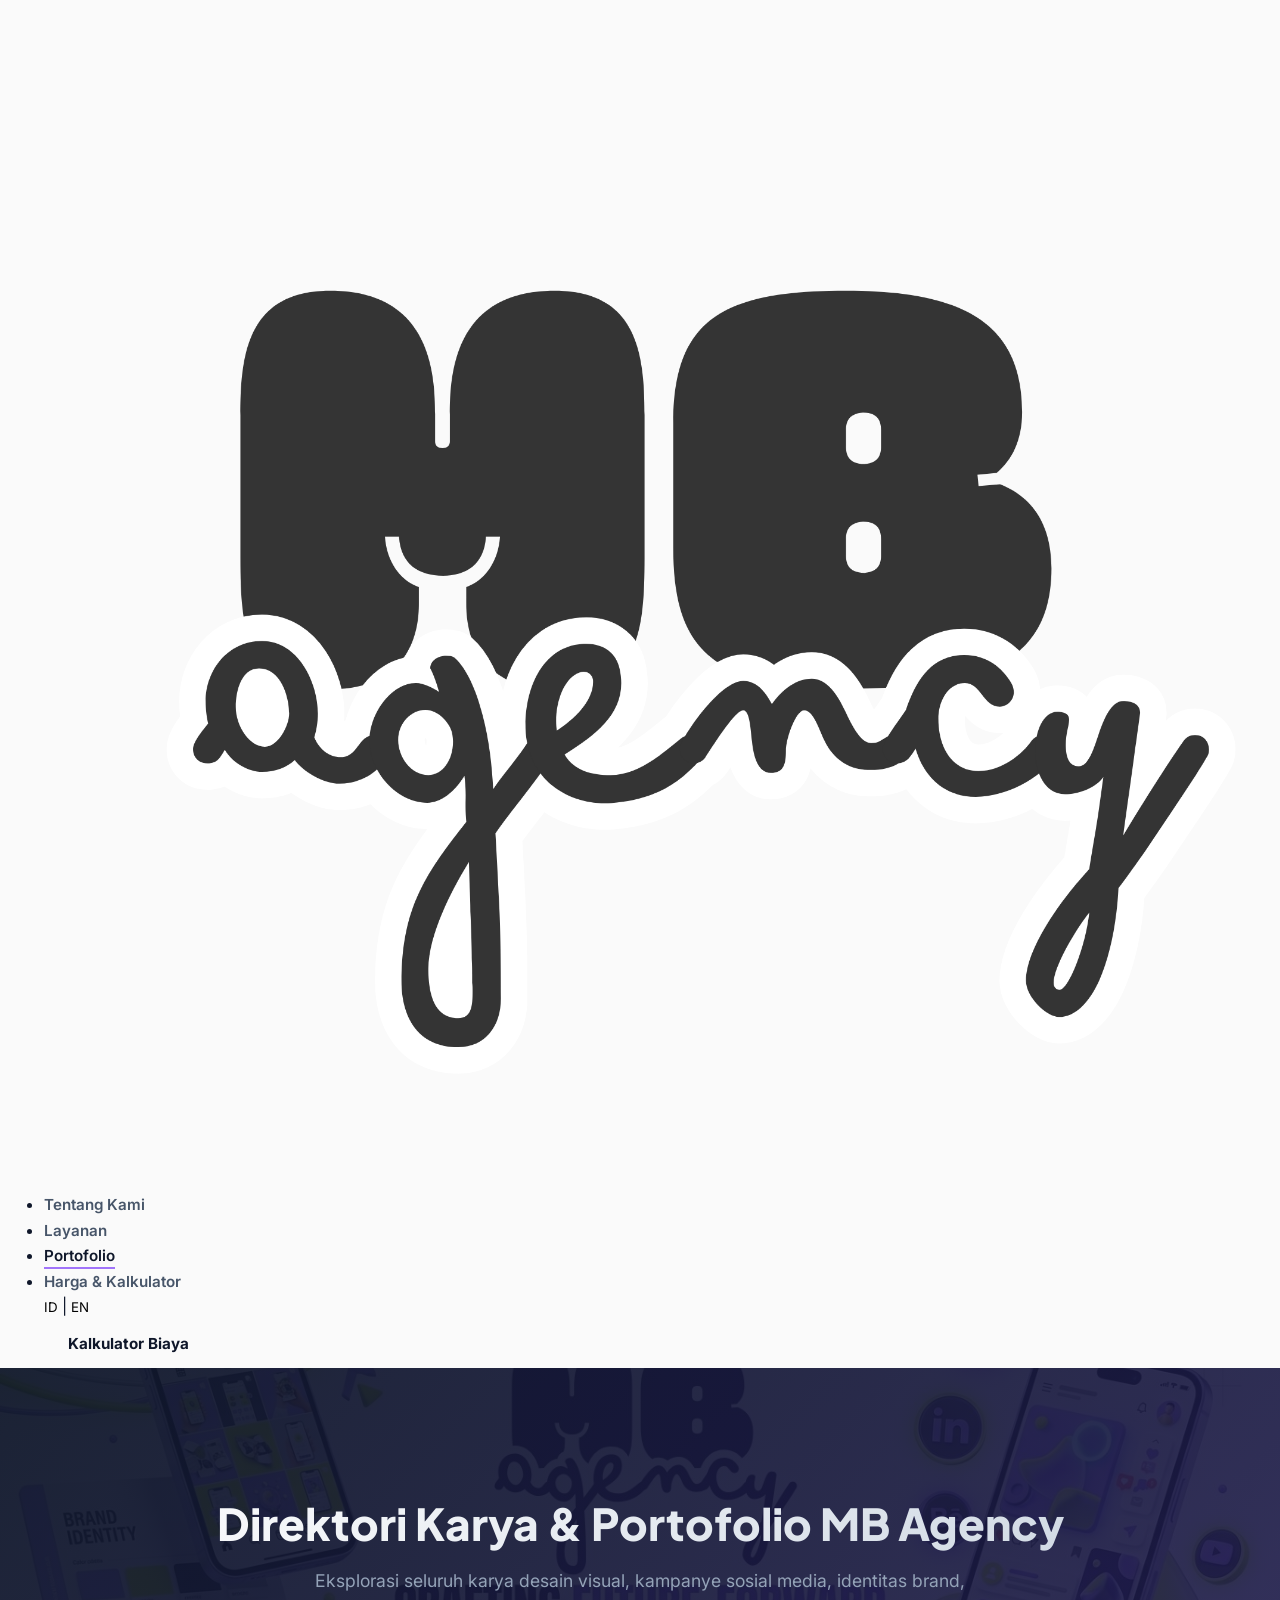
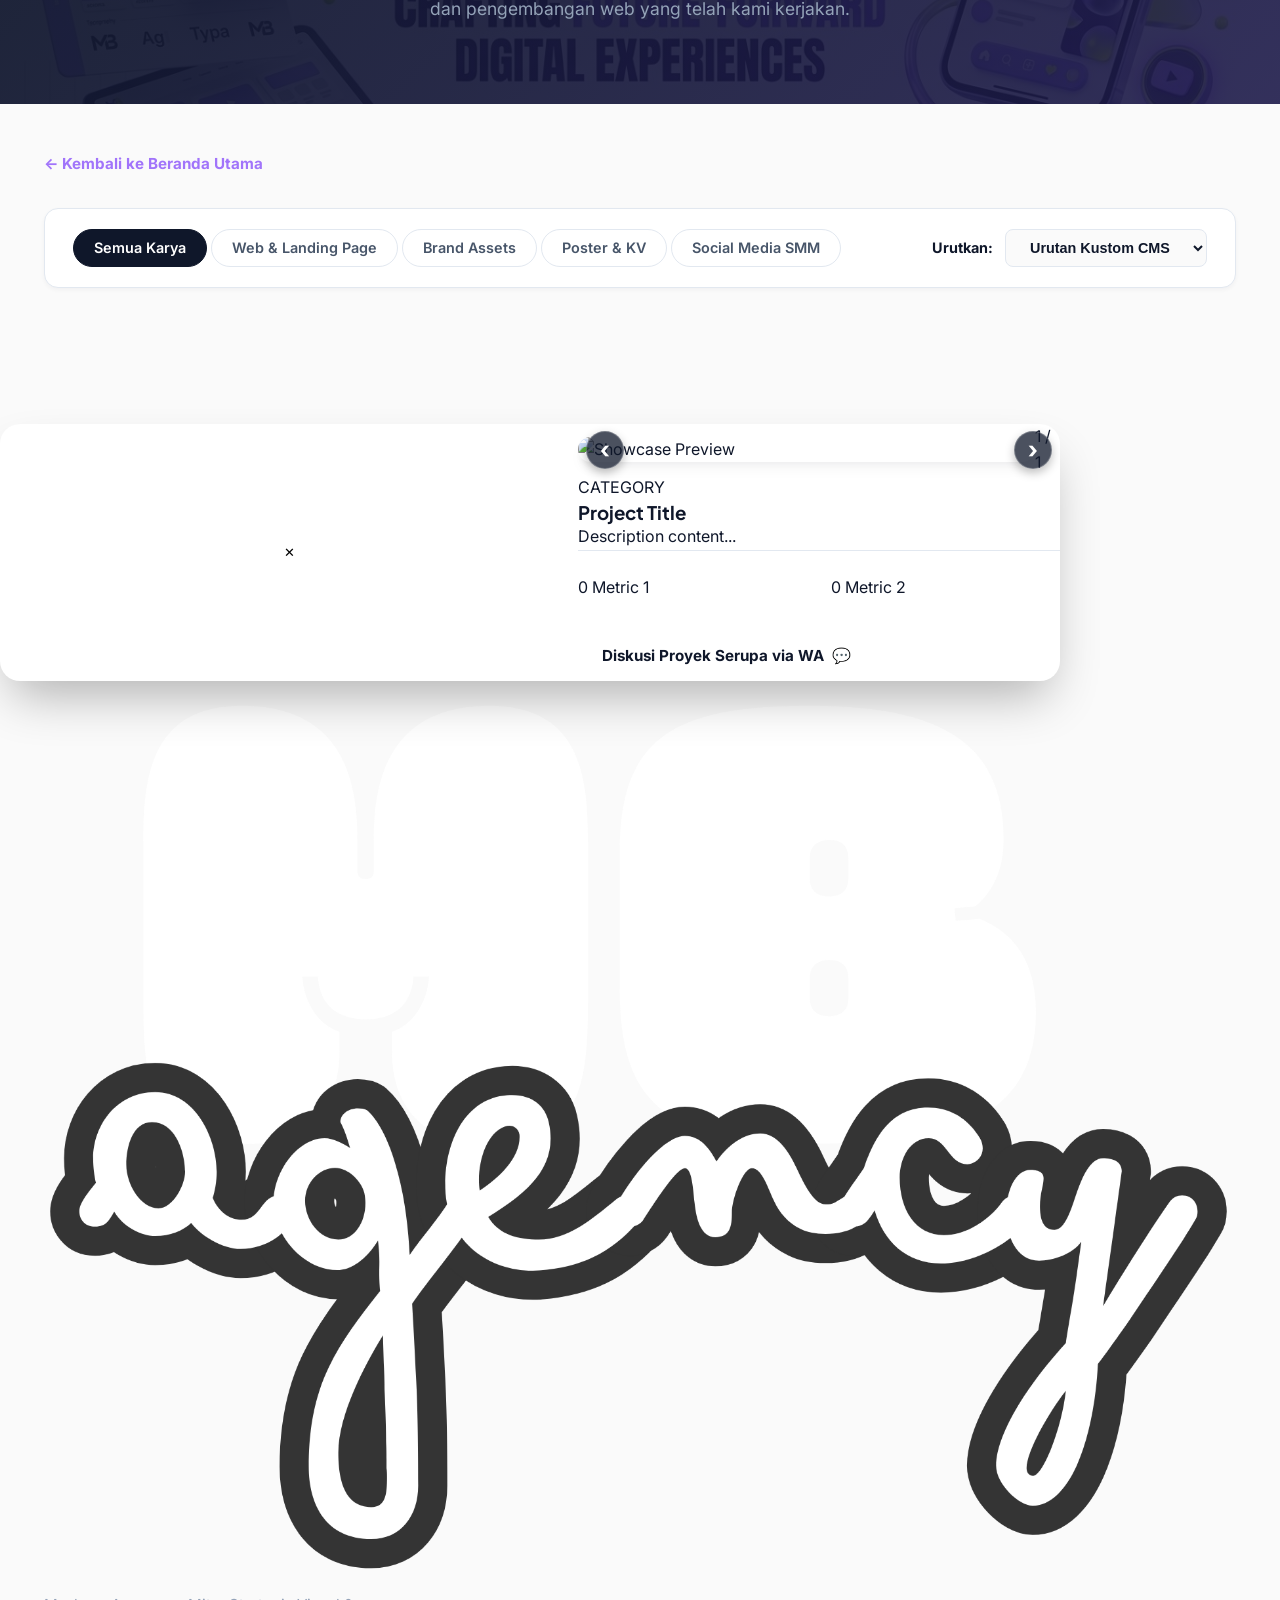
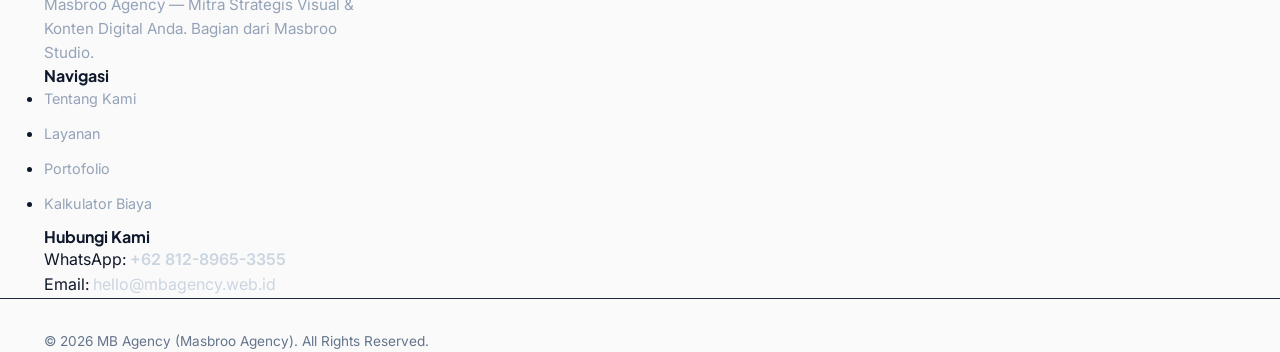
==== showcase.html @ 2e364354 "Restore user portfolios, configure native CMS Drag N Drop, set 9-item homepage showcase limit, and c" ====
<!DOCTYPE html>
<html lang="id">
<head>
  <meta charset="utf-8" />
  <meta name="viewport" content="width=device-width, initial-scale=1.0" />
  <title>Direktori Karya & Portofolio — MB Agency</title>
  <meta name="description" content="Eksplorasi seluruh karya portofolio MB Agency: Social Media Management, Brand Identity, Key Visual Poster, dan Web Development." />
  <link rel="icon" type="image/png" href="assets/images/favicon.png" />

  <!-- Google Fonts -->
  <link rel="preconnect" href="https://fonts.googleapis.com" />
  <link rel="preconnect" href="https://fonts.gstatic.com" crossorigin />
  <link href="https://fonts.googleapis.com/css2?family=Inter:wght@400;500;600;700;800&family=Plus+Jakarta+Sans:wght@500;600;700;800&display=swap" rel="stylesheet" />

  <!-- Custom Styling -->
  <link rel="stylesheet" href="styles.css" />
  <style>
    /* Showcase Directory Header & Controls */
    .directory-hero {
      padding: 8rem 0 3rem;
      background: linear-gradient(135deg, rgba(15, 23, 42, 0.95), rgba(30, 27, 75, 0.9)), url('assets/images/hero_banner.jpg') center/cover no-repeat;
      color: #ffffff;
      text-align: center;
    }
    .directory-hero h1 {
      font-size: 2.75rem;
      font-weight: 800;
      margin-bottom: 1rem;
      background: linear-gradient(135deg, #ffffff 0%, #cbd5e1 100%);
      -webkit-background-clip: text;
      -webkit-text-fill-color: transparent;
    }
    .directory-hero p {
      font-size: 1.1rem;
      color: #94a3b8;
      max-width: 680px;
      margin: 0 auto 2rem;
    }
    .directory-nav-bar {
      display: flex;
      justify-content: space-between;
      align-items: center;
      margin-bottom: 2rem;
    }
    .back-home-btn {
      display: inline-flex;
      align-items: center;
      gap: 0.5rem;
      color: var(--accent-purple);
      font-weight: 700;
      text-decoration: none;
      font-size: 0.95rem;
      transition: color 0.2s ease;
    }
    .back-home-btn:hover {
      color: #6d28d9;
    }
    .directory-controls {
      display: flex;
      flex-wrap: wrap;
      justify-content: space-between;
      align-items: center;
      gap: 1.5rem;
      margin-bottom: 2.5rem;
      background: var(--bg-surface);
      padding: 1.25rem 1.75rem;
      border-radius: var(--radius-md);
      box-shadow: var(--shadow-sm);
      border: 1px solid var(--border-light);
    }
    .sort-wrap {
      display: flex;
      align-items: center;
      gap: 0.75rem;
    }
    .sort-label {
      font-size: 0.9rem;
      font-weight: 700;
      color: var(--text-heading);
    }
    .sort-select {
      padding: 0.55rem 1.25rem;
      font-size: 0.9rem;
      font-weight: 600;
      border-radius: var(--radius-sm);
      border: 1.5px solid var(--border-light);
      background-color: var(--bg-main);
      color: var(--text-body);
      outline: none;
      cursor: pointer;
      transition: border-color 0.2s ease;
    }
    .sort-select:focus {
      border-color: var(--accent-purple);
    }
    .directory-grid-wrap {
      padding: 3rem 0 6rem;
    }
  </style>
</head>
<body>
  <!-- Header / Navigation -->
  <header class="header" id="header">
    <div class="container header-container">
      <a href="/" class="logo">
        <img src="assets/images/logo.png" alt="MB Agency Logo" class="logo-img" />
      </a>

      <!-- Desktop Nav -->
      <nav class="nav">
        <ul class="nav-list" id="navMenu">
          <li class="nav-item"><a href="/#about" class="nav-link" id="nav-about">Tentang Kami</a></li>
          <li class="nav-item"><a href="/#services" class="nav-link" id="nav-services">Layanan</a></li>
          <li class="nav-item"><a href="/showcase" class="nav-link active" id="nav-showcase">Portofolio</a></li>
          <li class="nav-item"><a href="/#pricing" class="nav-link" id="nav-pricing">Harga & Kalkulator</a></li>
        </ul>
      </nav>

      <!-- Language Switcher & Action -->
      <div class="header-actions">
        <div class="lang-switcher">
          <button class="lang-btn active" id="langID" data-lang="ID">ID</button>
          <span class="lang-divider">|</span>
          <button class="lang-btn" id="langEN" data-lang="EN">EN</button>
        </div>
        <a href="/#pricing" class="btn btn-primary nav-cta" id="navCta">Kalkulator Biaya</a>
        <button class="mobile-toggle" id="mobileToggle" aria-label="Toggle Menu">☰</button>
      </div>
    </div>
  </header>

  <!-- Showcase Directory Hero -->
  <section class="directory-hero">
    <div class="container">
      <h1 id="dirHeroTitle">Direktori Karya & Portofolio MB Agency</h1>
      <p id="dirHeroDesc">Eksplorasi seluruh karya desain visual, kampanye sosial media, identitas brand, dan pengembangan web yang telah kami kerjakan.</p>
    </div>
  </section>

  <!-- Main Directory Content -->
  <main class="directory-grid-wrap">
    <div class="container">
      <div class="directory-nav-bar">
        <a href="/" class="back-home-btn" id="backHomeLink">← Kembali ke Beranda Utama</a>
      </div>

      <!-- Controls: Filter Tabs + Sort Dropdown -->
      <div class="directory-controls">
        <div class="filter-tabs" id="directoryFilterTabs">
          <button class="filter-btn active" data-filter="all" id="tabAll">Semua Karya</button>
          <button class="filter-btn" data-filter="web" id="tabWeb">Web & Landing Page</button>
          <button class="filter-btn" data-filter="brand" id="tabBrand">Brand Assets</button>
          <button class="filter-btn" data-filter="poster" id="tabPoster">Poster & KV</button>
          <button class="filter-btn" data-filter="smm" id="tabSmm">Social Media SMM</button>
        </div>

        <div class="sort-wrap">
          <label for="sortSelect" class="sort-label" id="sortLabel">Urutkan:</label>
          <select id="sortSelect" class="sort-select">
            <option value="default" id="optDefault">Urutan Kustom CMS</option>
            <option value="newest" id="optNewest">Terbaru → Terlama</option>
            <option value="oldest" id="optOldest">Terlama → Terbaru</option>
            <option value="title" id="optTitle">Judul (A - Z)</option>
          </select>
        </div>
      </div>

      <!-- Full Portfolio Grid Container -->
      <div class="portfolio-grid" id="showcaseDirectoryGrid">
        <!-- Dynamically rendered via script.js -->
      </div>
    </div>
  </main>

  <!-- Showcase Detail Modal -->
  <div class="showcase-modal" id="showcaseModal">
    <div class="showcase-modal-overlay" id="showcaseOverlay"></div>
    <div class="showcase-modal-box">
      <button class="showcase-close" id="showcaseClose" aria-label="Close Modal">✕</button>

      <div class="showcase-modal-grid">
        <!-- Left: Image Slider -->
        <div class="showcase-img-container" id="showcaseImgWrap">
          <button class="carousel-nav-btn prev-btn" id="scPrevBtn" aria-label="Previous Image">‹</button>
          <img src="" alt="Showcase Preview" id="scMainImg" class="showcase-main-img" />
          <button class="carousel-nav-btn next-btn" id="scNextBtn" aria-label="Next Image">›</button>
          <div class="carousel-counter" id="scCounter">1 / 1</div>
        </div>

        <!-- Right: Project Meta Details -->
        <div class="showcase-details">
          <span class="showcase-tag" id="scCategoryTag">CATEGORY</span>
          <h3 class="showcase-modal-title" id="scTitle">Project Title</h3>
          
          <div class="showcase-description" id="scDescription">
            Description content...
          </div>

          <div class="showcase-metrics-grid">
            <div class="showcase-metric-card">
              <span class="metric-value" id="scMetric1Val">0</span>
              <span class="metric-label" id="scMetric1Lbl">Metric 1</span>
            </div>
            <div class="showcase-metric-card">
              <span class="metric-value" id="scMetric2Val">0</span>
              <span class="metric-label" id="scMetric2Lbl">Metric 2</span>
            </div>
          </div>

          <a href="#" target="_blank" rel="noopener noreferrer" class="btn btn-primary showcase-wa-btn" id="scWaBtn">
            <span id="scWaText">Diskusi Proyek Serupa via WA</span> 💬
          </a>
        </div>
      </div>
    </div>
  </div>

  <!-- Footer -->
  <footer class="footer">
    <div class="container footer-container">
      <div class="footer-brand">
        <a href="/" class="logo">
          <img src="assets/images/logo_white.png" alt="MB Agency Logo" class="logo-img" />
        </a>
        <p id="footer-tagline">Masbroo Agency — Mitra Strategis Visual & Konten Digital Anda. Bagian dari Masbroo Studio.</p>
      </div>

      <div class="footer-links">
        <h4 id="footer-nav-title">Navigasi</h4>
        <ul>
          <li><a href="/#about">Tentang Kami</a></li>
          <li><a href="/#services">Layanan</a></li>
          <li><a href="/showcase">Portofolio</a></li>
          <li><a href="/#pricing">Kalkulator Biaya</a></li>
        </ul>
      </div>

      <div class="footer-contact">
        <h4 id="footer-contact-title">Hubungi Kami</h4>
        <p>WhatsApp: <a href="https://wa.me/6281289653355" target="_blank" rel="noopener noreferrer" style="color: #cbd5e1; font-weight: 600;">+62 812-8965-3355</a></p>
        <p>Email: <a href="mailto:hello@mbagency.web.id" style="color: #cbd5e1;">hello@mbagency.web.id</a></p>
      </div>
    </div>

    <div class="footer-bottom">
      <div class="container">
        <p>© 2026 MB Agency (Masbroo Agency). All Rights Reserved.</p>
      </div>
    </div>
  </footer>

  <!-- Main Script -->
  <script src="script.js"></script>
</body>
</html>
---- styles.css ----
/* ==========================================================================
   MB AGENCY (MASBROO AGENCY) - STYLESHEET
   Clean Light Theme (#FAFAFA)
   Primary Accent: #C5FF00 (Masbroo Electric Lime)
   Secondary Accent: #A174FA (Soft Purple / Lavender)
   Dark Buttons: #0F172A (Deep Slate Charcoal)
   ========================================================================== */

:root {
  --bg-main: #FAFAFA;
  --bg-surface: #FFFFFF;
  --bg-surface-secondary: #F1F5F9;
  --bg-dark-card: #0d1321;
  
  --accent-lime: #C5FF00;
  --accent-lime-hover: #b0e600;
  --accent-purple: #A174FA;
  --accent-purple-light: #F3EDFF;
  --accent-purple-hover: #8b56f8;
  
  --text-dark: #0F172A;
  --text-muted: #475569;
  --text-subtle: #64748B;
  --text-light: #FFFFFF;
  
  --btn-dark-bg: #0F172A;
  --btn-dark-text: #FFFFFF;
  --btn-dark-hover: #1E293B;
  
  --border-light: #E2E8F0;
  --border-active: #CBD5E1;
  
  --font-heading: 'Plus Jakarta Sans', -apple-system, BlinkMacSystemFont, sans-serif;
  --font-body: 'Inter', -apple-system, BlinkMacSystemFont, sans-serif;
  
  --shadow-sm: 0 2px 4px rgba(15, 23, 42, 0.04);
  --shadow-md: 0 8px 16px -4px rgba(15, 23, 42, 0.06), 0 4px 6px -2px rgba(15, 23, 42, 0.03);
  --shadow-lg: 0 20px 25px -5px rgba(15, 23, 42, 0.08), 0 10px 10px -5px rgba(15, 23, 42, 0.04);
  --shadow-lime: 0 10px 25px -5px rgba(197, 255, 0, 0.4);
  
  --radius-sm: 8px;
  --radius-md: 14px;
  --radius-lg: 24px;
  --radius-full: 9999px;
  
  --transition-fast: 0.2s cubic-bezier(0.4, 0, 0.2, 1);
  --transition-normal: 0.3s cubic-bezier(0.4, 0, 0.2, 1);
}

*, *::before, *::after {
  box-sizing: border-box;
  margin: 0;
  padding: 0;
}

html {
  scroll-behavior: smooth;
  font-size: 16px;
}

body {
  font-family: var(--font-body);
  background-color: var(--bg-main);
  color: var(--text-dark);
  line-height: 1.6;
  overflow-x: hidden;
  -webkit-font-smoothing: antialiased;
}

h1, h2, h3, h4, h5, h6 {
  font-family: var(--font-heading);
  font-weight: 700;
  color: var(--text-dark);
  line-height: 1.25;
}

a {
  color: inherit;
  text-decoration: none;
  transition: color var(--transition-fast);
}

img {
  max-width: 100%;
  height: auto;
  display: block;
}

button {
  cursor: pointer;
  border: none;
  background: none;
  font-family: inherit;
}

.container {
  width: 100%;
  max-width: 1240px;
  margin: 0 auto;
  padding: 0 1.5rem;
}

.section {
  padding: 5rem 0;
}

@media (max-width: 768px) {
  .section {
    padding: 3.5rem 0;
  }
}

.text-center { text-align: center; }
.purple-highlight { color: var(--accent-purple); }
.lime-highlight { background-color: var(--accent-lime); padding: 0 0.3rem; border-radius: 4px; color: var(--text-dark); }

/* --- Navigation Header --- */
.site-header {
  position: sticky;
  top: 0;
  z-index: 100;
  background-color: rgba(250, 250, 250, 0.96);
  backdrop-filter: blur(12px);
  border-bottom: 1px solid var(--border-light);
  padding: 0.6rem 0;
}

.nav-wrapper {
  display: flex;
  align-items: center;
  justify-content: space-between;
}

.brand-logo-img {
  height: 65px;
  width: auto;
  object-fit: contain;
  transition: transform var(--transition-fast);
}

.brand-logo-img:hover {
  transform: scale(1.03);
}

.nav-menu {
  display: flex;
  align-items: center;
  gap: 2rem;
  list-style: none;
}

.nav-link {
  font-weight: 600;
  font-size: 0.95rem;
  color: var(--text-muted);
  position: relative;
}

.nav-link:hover, .nav-link.active {
  color: var(--text-dark);
}

.nav-link::after {
  content: '';
  position: absolute;
  bottom: -4px;
  left: 0;
  width: 0%;
  height: 2px;
  background-color: var(--accent-purple);
  transition: width var(--transition-fast);
}

.nav-link:hover::after, .nav-link.active::after {
  width: 100%;
}

.nav-actions {
  display: flex;
  align-items: center;
  gap: 0.75rem;
}

.lang-switch-btn {
  display: inline-flex;
  align-items: center;
  gap: 0.4rem;
  padding: 0.55rem 0.95rem;
  border-radius: var(--radius-full);
  border: 1px solid var(--border-light);
  background-color: var(--bg-surface);
  font-weight: 700;
  font-size: 0.85rem;
  color: var(--text-dark);
  transition: all var(--transition-fast);
}

.lang-switch-btn:hover {
  border-color: var(--accent-purple);
  background-color: var(--accent-purple-light);
}

.btn {
  display: inline-flex;
  align-items: center;
  justify-content: center;
  gap: 0.5rem;
  padding: 0.75rem 1.5rem;
  border-radius: var(--radius-md);
  font-weight: 700;
  font-size: 0.95rem;
  transition: all var(--transition-fast);
  text-align: center;
}

.btn-dark {
  background-color: var(--btn-dark-bg);
  color: var(--btn-dark-text);
  box-shadow: var(--shadow-sm);
}

.btn-dark:hover {
  background-color: var(--btn-dark-hover);
  transform: translateY(-2px);
  box-shadow: var(--shadow-md);
}

.btn-lime {
  background-color: var(--accent-lime);
  color: var(--text-dark);
  box-shadow: var(--shadow-lime);
}

.btn-lime:hover {
  background-color: var(--accent-lime-hover);
  transform: translateY(-2px);
}

.btn-outline {
  background-color: transparent;
  color: var(--text-dark);
  border: 2px solid var(--text-dark);
}

.btn-outline:hover {
  background-color: var(--text-dark);
  color: var(--text-light);
}

.mobile-toggle {
  display: none;
  font-size: 1.5rem;
  color: var(--text-dark);
}

@media (max-width: 992px) {
  .brand-logo-img {
    height: 52px;
  }
  .nav-menu {
    position: fixed;
    top: 70px;
    left: -100%;
    width: 100%;
    height: calc(100vh - 70px);
    background-color: var(--bg-surface);
    flex-direction: column;
    padding: 2.5rem 1.5rem;
    gap: 1.5rem;
    transition: left var(--transition-normal);
    box-shadow: var(--shadow-lg);
  }
  
  .nav-menu.active {
    left: 0;
  }

  .mobile-toggle {
    display: block;
  }
}

/* --- Hero Section --- */
.hero {
  position: relative;
  padding: 4.5rem 0 5rem;
  background: radial-gradient(circle at 80% 20%, rgba(197, 255, 0, 0.16) 0%, transparent 40%),
              radial-gradient(circle at 20% 80%, rgba(161, 116, 250, 0.14) 0%, transparent 45%);
}

.hero-content {
  display: grid;
  grid-template-columns: 1fr 1fr;
  gap: 3.5rem;
  align-items: center;
}

.hero-title {
  font-size: 3.25rem;
  letter-spacing: -0.02em;
  margin-bottom: 1.25rem;
}

.hero-subtitle {
  font-size: 1.15rem;
  color: var(--text-muted);
  margin-bottom: 2.5rem;
  max-width: 540px;
}

.hero-cta {
  display: flex;
  gap: 1rem;
  flex-wrap: wrap;
}

.hero-visual {
  position: relative;
}

.hero-card-stack {
  position: relative;
  width: 100%;
  border-radius: var(--radius-lg);
  background-color: var(--bg-surface);
  box-shadow: var(--shadow-lg);
  padding: 1.25rem;
  border: 1px solid var(--border-light);
}

.hero-card-img {
  width: 100%;
  border-radius: var(--radius-md);
  object-fit: cover;
}

.floating-badge {
  position: absolute;
  background-color: var(--bg-surface);
  padding: 0.85rem 1.25rem;
  border-radius: var(--radius-md);
  box-shadow: var(--shadow-md);
  border: 1px solid var(--border-light);
  display: flex;
  align-items: center;
  gap: 0.75rem;
  z-index: 10;
}

.badge-top-right {
  top: -15px;
  right: -15px;
  border-left: 4px solid var(--accent-lime);
}

.badge-bottom-left {
  bottom: -20px;
  left: -20px;
  border-left: 4px solid var(--accent-purple);
}

@media (max-width: 992px) {
  .hero-content {
    grid-template-columns: 1fr;
    gap: 2.5rem;
  }
  
  .hero-title {
    font-size: 2.4rem;
  }
}

/* --- Section Title --- */
.section-header {
  margin-bottom: 3.5rem;
}

.section-tag {
  display: inline-block;
  font-size: 0.85rem;
  font-weight: 800;
  text-transform: uppercase;
  letter-spacing: 1px;
  color: var(--accent-purple);
  background-color: var(--accent-purple-light);
  padding: 0.3rem 0.8rem;
  border-radius: var(--radius-full);
  margin-bottom: 0.75rem;
}

.section-title {
  font-size: 2.25rem;
  margin-bottom: 0.75rem;
}

.section-subtitle {
  font-size: 1.05rem;
  color: var(--text-muted);
  max-width: 650px;
  margin: 0 auto;
}

/* --- Workflow Klien Section --- */
.workflow-klien-section {
  background-color: #121624;
  color: #FFFFFF;
}

.workflow-klien-section .section-title {
  color: #FFFFFF;
}

.workflow-klien-section .section-subtitle {
  color: #94A3B8;
}

.workflow-klien-grid {
  display: grid;
  grid-template-columns: repeat(3, 1fr);
  gap: 1.5rem;
}

.workflow-klien-card {
  background-color: #1E2336;
  border-radius: var(--radius-lg);
  padding: 2.25rem 2rem;
  border: 1px solid rgba(255, 255, 255, 0.06);
  transition: all var(--transition-normal);
}

.workflow-klien-card:hover {
  transform: translateY(-4px);
  border-color: var(--accent-purple);
  box-shadow: 0 10px 25px rgba(0,0,0,0.3);
}

.workflow-klien-number {
  font-size: 2rem;
  font-weight: 800;
  color: #64748B;
  font-family: var(--font-heading);
  margin-bottom: 0.75rem;
  line-height: 1;
}

.workflow-klien-title {
  font-size: 1.35rem;
  color: #FFFFFF;
  margin-bottom: 0.6rem;
}

.workflow-klien-desc {
  font-size: 0.95rem;
  color: #94A3B8;
  line-height: 1.5;
}

@media (max-width: 992px) {
  .workflow-klien-grid {
    grid-template-columns: repeat(2, 1fr);
  }
}

@media (max-width: 600px) {
  .workflow-klien-grid {
    grid-template-columns: 1fr;
  }
}

/* --- Services Grid --- */
.services-grid {
  display: grid;
  grid-template-columns: repeat(3, 1fr);
  gap: 2rem;
}

.service-card {
  background-color: var(--bg-surface);
  border-radius: var(--radius-lg);
  padding: 2.25rem;
  border: 1px solid var(--border-light);
  box-shadow: var(--shadow-sm);
  transition: all var(--transition-normal);
  position: relative;
  overflow: hidden;
}

.service-card:hover {
  transform: translateY(-6px);
  box-shadow: var(--shadow-lg);
  border-color: var(--accent-purple);
}

.service-card::before {
  content: '';
  position: absolute;
  top: 0;
  left: 0;
  width: 100%;
  height: 6px;
  background: linear-gradient(90deg, var(--accent-lime), var(--accent-purple));
}

.service-icon {
  width: 60px;
  height: 60px;
  border-radius: var(--radius-md);
  background-color: var(--accent-purple-light);
  color: var(--accent-purple);
  display: flex;
  align-items: center;
  justify-content: center;
  font-size: 1.75rem;
  margin-bottom: 1.5rem;
}

.service-icon-img {
  width: 36px;
  height: 36px;
  object-fit: contain;
}

.service-title {
  font-size: 1.35rem;
  margin-bottom: 1rem;
}

.service-desc {
  color: var(--text-muted);
  font-size: 0.95rem;
  margin-bottom: 1.5rem;
}

.service-features {
  list-style: none;
  margin-top: 1rem;
}

.service-features li {
  font-size: 0.9rem;
  color: var(--text-dark);
  margin-bottom: 0.6rem;
  display: flex;
  align-items: center;
  gap: 0.5rem;
}

.service-features li::before {
  content: '✓';
  color: var(--text-dark);
  background-color: var(--accent-lime);
  width: 20px;
  height: 20px;
  border-radius: 50%;
  display: inline-flex;
  align-items: center;
  justify-content: center;
  font-size: 0.75rem;
  font-weight: 800;
}

@media (max-width: 992px) {
  .services-grid {
    grid-template-columns: 1fr;
  }
}

/* --- Portfolio Gallery & Showcase --- */
.portfolio-filter {
  display: flex;
  justify-content: center;
  gap: 0.75rem;
  margin-bottom: 2.5rem;
  flex-wrap: wrap;
}

.filter-btn {
  padding: 0.6rem 1.25rem;
  border-radius: var(--radius-full);
  font-weight: 600;
  font-size: 0.9rem;
  color: var(--text-muted);
  background-color: var(--bg-surface);
  border: 1px solid var(--border-light);
  transition: all var(--transition-fast);
}

.filter-btn:hover, .filter-btn.active {
  background-color: var(--btn-dark-bg);
  color: var(--text-light);
  border-color: var(--btn-dark-bg);
}

.portfolio-grid {
  display: grid;
  grid-template-columns: repeat(3, 1fr);
  gap: 2rem;
}

.portfolio-item {
  background-color: var(--bg-surface);
  border-radius: var(--radius-md);
  overflow: hidden;
  box-shadow: var(--shadow-sm);
  border: 1px solid var(--border-light);
  transition: all var(--transition-normal);
  cursor: pointer;
}

.portfolio-item:hover {
  transform: translateY(-5px);
  box-shadow: var(--shadow-md);
  border-color: var(--accent-purple);
}

.portfolio-img {
  width: 100%;
  height: 250px;
  object-fit: cover;
  transition: transform 0.4s ease;
}

.portfolio-item:hover .portfolio-img {
  transform: scale(1.03);
}

.portfolio-info {
  padding: 1.25rem;
}

.portfolio-category {
  font-size: 0.75rem;
  font-weight: 700;
  text-transform: uppercase;
  color: var(--accent-purple);
  margin-bottom: 0.25rem;
}

.portfolio-title {
  font-size: 1.1rem;
}

@media (max-width: 992px) {
  .portfolio-grid {
    grid-template-columns: repeat(2, 1fr);
  }
}

@media (max-width: 576px) {
  .portfolio-grid {
    grid-template-columns: 1fr;
  }
}

/* --- CTA Banner Section (Before Pricing & Footer) --- */
.cta-banner-section {
  padding: 5rem 0;
  background: linear-gradient(180deg, #FAFAFA 0%, #F1F5F9 100%);
  position: relative;
  overflow: hidden;
  border-top: 1px solid var(--border-light);
  border-bottom: 1px solid var(--border-light);
}

.cta-banner-section::before {
  content: '';
  position: absolute;
  top: -50%;
  left: 50%;
  transform: translateX(-50%);
  width: 1000px;
  height: 300px;
  background: radial-gradient(ellipse at center, rgba(161, 116, 250, 0.12) 0%, transparent 70%);
  pointer-events: none;
}

.cta-banner-container {
  max-width: 860px;
  margin: 0 auto;
  text-align: center;
  position: relative;
  z-index: 2;
}

.cta-banner-title {
  font-size: 2.85rem;
  font-weight: 800;
  color: var(--text-dark);
  line-height: 1.25;
  margin-bottom: 1.25rem;
  letter-spacing: -0.02em;
}

.cta-banner-subtitle {
  font-size: 1.15rem;
  color: var(--text-muted);
  margin-bottom: 2rem;
}

@media (max-width: 768px) {
  .cta-banner-title {
    font-size: 2.1rem;
  }
  .cta-banner-subtitle {
    font-size: 1rem;
  }
}

/* --- Clean 3-Column Info Cards (Without CTA Buttons) --- */
.pricing-info-grid {
  display: grid;
  grid-template-columns: repeat(3, 1fr);
  gap: 1.5rem;
  margin-bottom: 3.5rem;
  align-items: stretch;
}

.pricing-info-card {
  background-color: var(--bg-surface);
  border-radius: var(--radius-lg);
  padding: 2.25rem 1.75rem;
  border: 1px solid var(--border-light);
  box-shadow: var(--shadow-sm);
  position: relative;
  display: flex;
  flex-direction: column;
  justify-content: space-between;
}

.pricing-info-card.featured {
  border: 2px solid var(--accent-purple);
  box-shadow: var(--shadow-md);
}

.featured-badge {
  position: absolute;
  top: -14px;
  left: 50%;
  transform: translateX(-50%);
  background-color: var(--accent-purple);
  color: #FFFFFF;
  font-weight: 800;
  font-size: 0.75rem;
  text-transform: uppercase;
  padding: 0.3rem 1rem;
  border-radius: var(--radius-full);
  letter-spacing: 0.5px;
}

.price-title { font-size: 1.35rem; margin-bottom: 0.5rem; }
.price-amount { font-size: 2.25rem; font-weight: 800; margin: 0.75rem 0; color: var(--text-dark); }

.price-list {
  list-style: none;
  margin: 1rem 0 0;
}

.price-list li {
  font-size: 0.9rem;
  margin-bottom: 0.75rem;
  display: flex;
  align-items: center;
  gap: 0.5rem;
  color: var(--text-muted);
}

.price-list li.check::before {
  content: '✓';
  color: var(--text-dark);
  background-color: var(--accent-lime);
  width: 18px;
  height: 18px;
  border-radius: 50%;
  display: inline-flex;
  align-items: center;
  justify-content: center;
  font-size: 0.7rem;
  font-weight: 800;
}

@media (max-width: 992px) {
  .pricing-info-grid {
    grid-template-columns: 1fr;
  }
}

/* --- Tier Pricing Configurator Calculator (Adopted from ardyan.web.id) --- */
.calculator-wrapper {
  display: grid;
  grid-template-columns: 1.1fr 0.9fr;
  gap: 40px;
  border-radius: 28px;
  background-color: #0d1321;
  border: 1px solid rgba(255, 255, 255, 0.08);
  overflow: hidden;
  box-shadow: var(--shadow-lg);
}

.calc-inputs {
  padding: 48px;
}

.calc-group {
  margin-bottom: 32px;
}

.calc-group label.group-label {
  display: block;
  font-size: 12px;
  font-weight: 800;
  color: var(--accent-lime);
  text-transform: uppercase;
  letter-spacing: 1.5px;
  margin-bottom: 16px;
}

.custom-select-wrapper {
  position: relative;
}

.custom-select-wrapper select {
  width: 100%;
  padding: 16px 20px;
  background: rgba(255, 255, 255, 0.04);
  border: 1px solid rgba(255, 255, 255, 0.12);
  border-radius: 12px;
  appearance: none;
  font-size: 15px;
  color: #FFFFFF;
  font-family: inherit;
  font-weight: 600;
  cursor: pointer;
  transition: all 0.3s ease;
}

.custom-select-wrapper select option {
  background-color: #0d1321;
  color: #FFFFFF;
  padding: 10px;
}

.custom-select-wrapper select:focus {
  border-color: var(--accent-lime);
  outline: none;
  box-shadow: 0 0 0 3px rgba(197, 255, 0, 0.2);
}

.custom-select-wrapper::after {
  content: '▼';
  font-size: 10px;
  position: absolute;
  right: 20px;
  top: 50%;
  transform: translateY(-50%);
  pointer-events: none;
  color: var(--accent-lime);
}

.features-checkbox-grid {
  display: grid;
  grid-template-columns: repeat(auto-fit, minmax(220px, 1fr));
  gap: 14px;
}

.feature-checkbox-card {
  position: relative;
}

.feature-checkbox-card input[type="checkbox"] {
  position: absolute;
  opacity: 0;
  cursor: pointer;
  height: 0;
  width: 0;
}

.feature-checkbox-card label {
  display: flex;
  align-items: center;
  gap: 12px;
  padding: 14px 16px;
  background: rgba(255, 255, 255, 0.03);
  border: 1px solid rgba(255, 255, 255, 0.08);
  border-radius: 10px;
  cursor: pointer;
  transition: all 0.3s ease;
}

.feature-checkbox-card label:hover {
  background: rgba(255, 255, 255, 0.06);
}

.feature-checkbox-card input[type="checkbox"]:checked + label {
  border-color: var(--accent-lime);
  background: rgba(197, 255, 0, 0.08);
}

.checkbox-indicator {
  width: 18px;
  height: 18px;
  border: 1.5px solid rgba(255, 255, 255, 0.2);
  border-radius: 4px;
  position: relative;
  flex-shrink: 0;
  transition: all 0.3s ease;
}

.feature-checkbox-card input[type="checkbox"]:checked + label .checkbox-indicator {
  background-color: var(--accent-lime);
  border-color: var(--accent-lime);
}

.feature-info {
  display: flex;
  flex-direction: column;
}

.feature-name {
  font-size: 13px;
  font-weight: 600;
  color: #f3f4f6;
}

.feature-price {
  font-size: 11px;
  color: #9ca3af;
  font-weight: 600;
}

.feature-checkbox-card input[type="checkbox"]:checked + label .feature-price {
  color: var(--accent-lime);
}

.calc-results-card {
  background-color: #080c14;
  border-left: 1px solid rgba(255, 255, 255, 0.08);
  padding: 48px 36px;
  display: flex;
  flex-direction: column;
  justify-content: center;
  align-items: center;
  text-align: center;
}

.result-metric {
  margin-bottom: 24px;
}

.result-label {
  font-size: 11px;
  font-weight: 800;
  color: #9ca3af;
  text-transform: uppercase;
  letter-spacing: 1.5px;
  margin-bottom: 8px;
}

.result-value {
  font-size: clamp(24px, 3vw, 36px);
  font-weight: 900;
  color: var(--accent-lime);
  font-family: var(--font-heading);
}

.result-timeline {
  font-size: 13px;
  font-weight: 700;
  background: rgba(255, 255, 255, 0.04);
  border: 1px solid rgba(255, 255, 255, 0.08);
  color: #E2E8F0;
  padding: 8px 20px;
  border-radius: 30px;
  margin-bottom: 28px;
}

.currency-toggle-btn {
  padding: 6px 16px;
  border-radius: 20px;
  font-size: 11px;
  font-weight: 800;
  background: rgba(255, 255, 255, 0.06);
  border: 1px solid rgba(255, 255, 255, 0.1);
  color: #f3f4f6;
  cursor: pointer;
  transition: all 0.3s ease;
  text-transform: uppercase;
  margin-bottom: 20px;
}

.currency-toggle-btn:hover {
  background-color: var(--accent-lime);
  color: #080c14;
}

.calc-disclaimer {
  font-size: 11px;
  color: #9ca3af;
  margin-top: 20px;
  line-height: 1.4;
}

@media (max-width: 991px) {
  .calculator-wrapper {
    grid-template-columns: 1fr;
  }
  .calc-results-card {
    border-left: none;
    border-top: 1px solid rgba(255, 255, 255, 0.08);
    padding: 36px 24px;
  }
  .calc-inputs {
    padding: 28px 20px;
  }
}

/* --- Floating Circular Pulsing WhatsApp Button --- */
@keyframes waPulse {
  0% {
    box-shadow: 0 0 0 0 rgba(37, 211, 102, 0.7);
  }
  70% {
    box-shadow: 0 0 0 18px rgba(37, 211, 102, 0);
  }
  100% {
    box-shadow: 0 0 0 0 rgba(37, 211, 102, 0);
  }
}

.floating-wa-btn {
  position: fixed;
  bottom: 25px;
  right: 25px;
  width: 60px;
  height: 60px;
  border-radius: 50%;
  background-color: #25D366;
  color: #FFFFFF;
  display: flex;
  align-items: center;
  justify-content: center;
  box-shadow: 0 8px 24px rgba(37, 211, 102, 0.4);
  z-index: 999;
  animation: waPulse 2s infinite;
  transition: transform 0.3s ease, background-color 0.3s ease;
  text-decoration: none;
}

.floating-wa-btn:hover {
  transform: scale(1.12);
  background-color: #20ba5a;
}

.floating-wa-btn svg {
  width: 32px;
  height: 32px;
  fill: #FFFFFF;
}

/* --- Footer --- */
.site-footer {
  background-color: var(--btn-dark-bg);
  color: var(--text-light);
  padding: 4rem 0 2rem;
  margin-top: 4rem;
}

.footer-grid {
  display: grid;
  grid-template-columns: 2fr repeat(2, 1fr);
  gap: 3rem;
  margin-bottom: 3rem;
}

.footer-brand p {
  color: #94A3B8;
  margin-top: 1rem;
  max-width: 320px;
  font-size: 0.95rem;
}

.footer-title {
  color: var(--text-light);
  font-size: 1.05rem;
  margin-bottom: 1.25rem;
}

.footer-links {
  list-style: none;
}

.footer-links li {
  margin-bottom: 0.6rem;
}

.footer-links a {
  color: #94A3B8;
  font-size: 0.9rem;
}

.footer-links a:hover {
  color: var(--accent-lime);
}

.footer-bottom {
  padding-top: 2rem;
  border-top: 1px solid #1E293B;
  display: flex;
  justify-content: space-between;
  align-items: center;
  font-size: 0.85rem;
  color: #64748B;
}

@media (max-width: 768px) {
  .footer-grid {
    grid-template-columns: 1fr 1fr;
  }
  .footer-bottom {
    flex-direction: column;
    gap: 1rem;
    text-align: center;
  }
}

/* --- General Modal Popup --- */
.modal-overlay {
  position: fixed;
  top: 0;
  left: 0;
  width: 100%;
  height: 100%;
  background-color: rgba(15, 23, 42, 0.85);
  backdrop-filter: blur(8px);
  display: none;
  align-items: center;
  justify-content: center;
  z-index: 2000;
  padding: 1rem;
}

.modal-overlay.active {
  display: flex;
}

.modal-box {
  background-color: var(--bg-surface);
  border-radius: var(--radius-lg);
  padding: 2.5rem;
  max-width: 500px;
  width: 100%;
  max-height: 90vh;
  overflow-y: auto;
  -webkit-overflow-scrolling: touch;
  box-shadow: var(--shadow-lg);
  position: relative;
}

.modal-close {
  position: absolute;
  top: 0.85rem;
  right: 0.85rem;
  font-size: 1.5rem;
  font-weight: 700;
  color: #FFFFFF;
  background-color: rgba(15, 23, 42, 0.85);
  border: 1px solid rgba(255, 255, 255, 0.25);
  width: 40px;
  height: 40px;
  border-radius: 50%;
  display: flex;
  align-items: center;
  justify-content: center;
  cursor: pointer;
  z-index: 120;
  box-shadow: 0 4px 12px rgba(0, 0, 0, 0.35);
  transition: all var(--transition-fast);
}

.modal-close:hover {
  background-color: #0F172A;
  transform: scale(1.08);
}

/* --- Showcase Modal --- */
.showcase-modal-box {
  background-color: var(--bg-surface);
  border-radius: 20px;
  max-width: 1060px;
  width: 100%;
  max-height: 90vh;
  overflow-y: auto;
  -webkit-overflow-scrolling: touch;
  box-shadow: 0 25px 50px -12px rgba(0, 0, 0, 0.3);
  display: grid;
  grid-template-columns: 1.2fr 1fr;
  position: relative;
}

.showcase-modal-left {
  background-color: #F8FAFC;
  padding: 2rem;
  display: flex;
  flex-direction: column;
  align-items: center;
  justify-content: center;
  position: relative;
  user-select: none;
}

.showcase-img-container {
  position: relative;
  width: 100%;
  display: flex;
  align-items: center;
  justify-content: center;
}

.carousel-nav-btn {
  position: absolute;
  top: 50%;
  transform: translateY(-50%);
  width: 38px;
  height: 38px;
  border-radius: 50%;
  background: rgba(15, 23, 42, 0.75);
  color: #FFFFFF;
  border: 1px solid rgba(255, 255, 255, 0.25);
  font-size: 1.5rem;
  font-weight: 700;
  line-height: 1;
  cursor: pointer;
  z-index: 10;
  display: flex;
  align-items: center;
  justify-content: center;
  transition: all 0.2s ease;
  box-shadow: 0 4px 10px rgba(0, 0, 0, 0.25);
}

.carousel-nav-btn:hover {
  background: #0F172A;
  transform: translateY(-50%) scale(1.1);
}

.carousel-nav-btn.prev-btn {
  left: 8px;
}

.carousel-nav-btn.next-btn {
  right: 8px;
}

.showcase-main-img {
  max-height: 480px;
  width: 100%;
  object-fit: contain;
  border-radius: var(--radius-md);
  box-shadow: var(--shadow-md);
  cursor: pointer;
  touch-action: pan-y;
}

.showcase-carousel-dots {
  display: flex;
  gap: 0.5rem;
  margin-top: 1.25rem;
  align-items: center;
}

.dot-item {
  width: 10px;
  height: 10px;
  border-radius: 50%;
  background-color: #CBD5E1;
  cursor: pointer;
  transition: all var(--transition-fast);
}

.dot-item.active {
  background-color: var(--accent-purple);
  width: 24px;
  border-radius: var(--radius-full);
}

.showcase-modal-right {
  padding: 2.5rem;
  display: flex;
  flex-direction: column;
  justify-content: space-between;
}

.showcase-tag-row {
  display: flex;
  align-items: center;
  justify-content: space-between;
  margin-bottom: 1.5rem;
}

.showcase-badge {
  background-color: var(--accent-purple-light);
  color: var(--accent-purple);
  font-weight: 700;
  font-size: 0.8rem;
  padding: 0.3rem 0.85rem;
  border-radius: var(--radius-full);
}

.showcase-year {
  font-size: 0.85rem;
  color: var(--text-subtle);
  font-weight: 600;
}

.showcase-title {
  font-size: 2.25rem;
  margin-bottom: 1rem;
  line-height: 1.2;
}

.showcase-desc {
  font-size: 1rem;
  color: var(--text-muted);
  line-height: 1.6;
  margin-bottom: 2rem;
}

.showcase-metrics-grid {
  display: grid;
  grid-template-columns: 1fr 1fr;
  gap: 1.5rem;
  padding-top: 1.5rem;
  border-top: 1px solid var(--border-light);
  margin-bottom: 2rem;
}

.metric-val {
  font-size: 2rem;
  font-weight: 800;
  color: var(--text-dark);
  font-family: var(--font-heading);
}

.metric-lbl {
  font-size: 0.85rem;
  color: var(--text-subtle);
  font-weight: 600;
}

@media (max-width: 850px) {
  .modal-overlay {
    padding: 0.75rem;
  }
  .showcase-modal-box {
    grid-template-columns: 1fr;
    max-height: 90vh;
    border-radius: 16px;
  }
  .showcase-modal-left {
    padding: 2.5rem 1rem 1rem 1rem;
  }
  .showcase-main-img {
    max-height: 280px;
  }
  .showcase-modal-right {
    padding: 1.5rem;
  }
  .showcase-title {
    font-size: 1.6rem;
  }
  .showcase-desc {
    font-size: 0.95rem;
    margin-bottom: 1.25rem;
  }
  .showcase-metrics-grid {
    margin-bottom: 1.25rem;
    padding-top: 1rem;
    gap: 1rem;
  }
  .metric-val {
    font-size: 1.6rem;
  }
}

.form-group {
  margin-bottom: 1.25rem;
}

.form-label {
  display: block;
  font-weight: 600;
  font-size: 0.9rem;
  margin-bottom: 0.4rem;
}

.form-input, .form-select, .form-textarea {
  width: 100%;
  padding: 0.75rem 1rem;
  border: 1px solid var(--border-light);
  border-radius: var(--radius-sm);
  font-family: inherit;
  font-size: 0.95rem;
}

.form-input:focus, .form-select:focus, .form-textarea:focus {
  outline: none;
  border-color: var(--accent-purple);
  box-shadow: 0 0 0 3px var(--accent-purple-light);
}
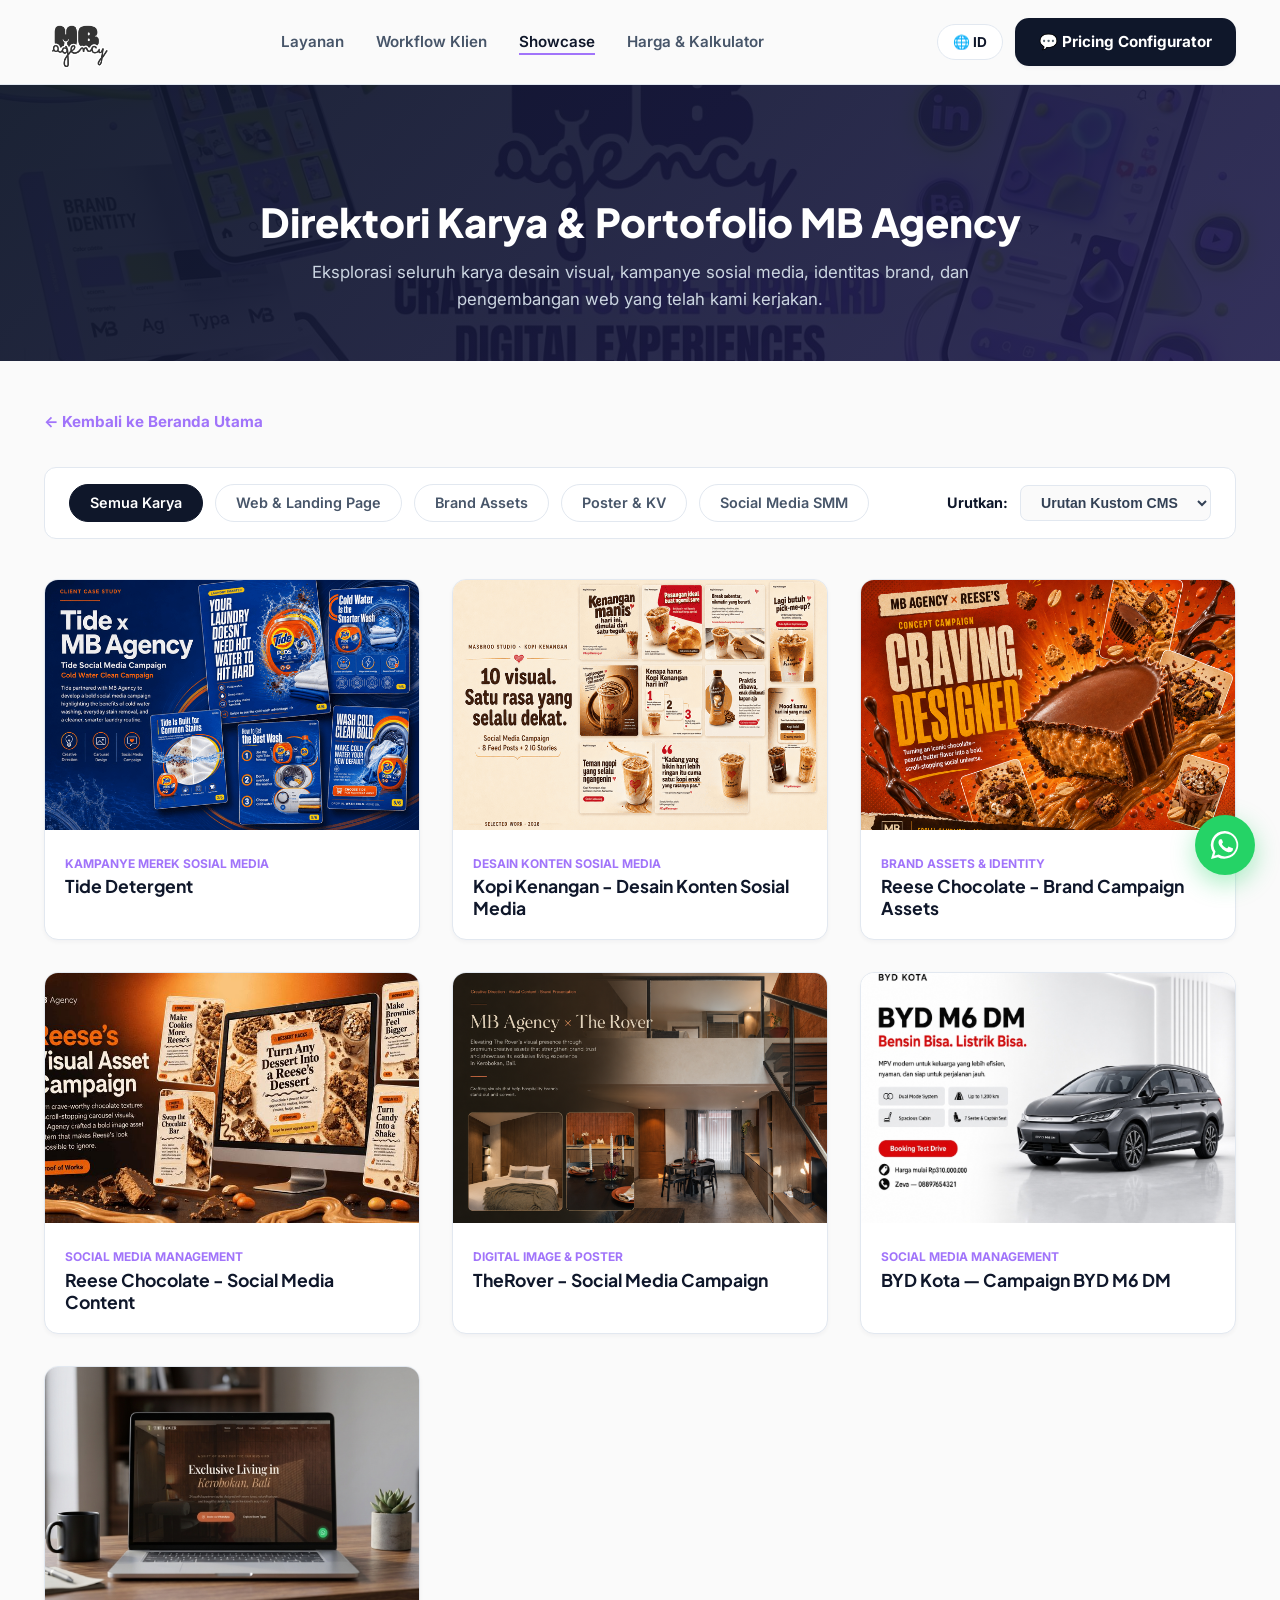
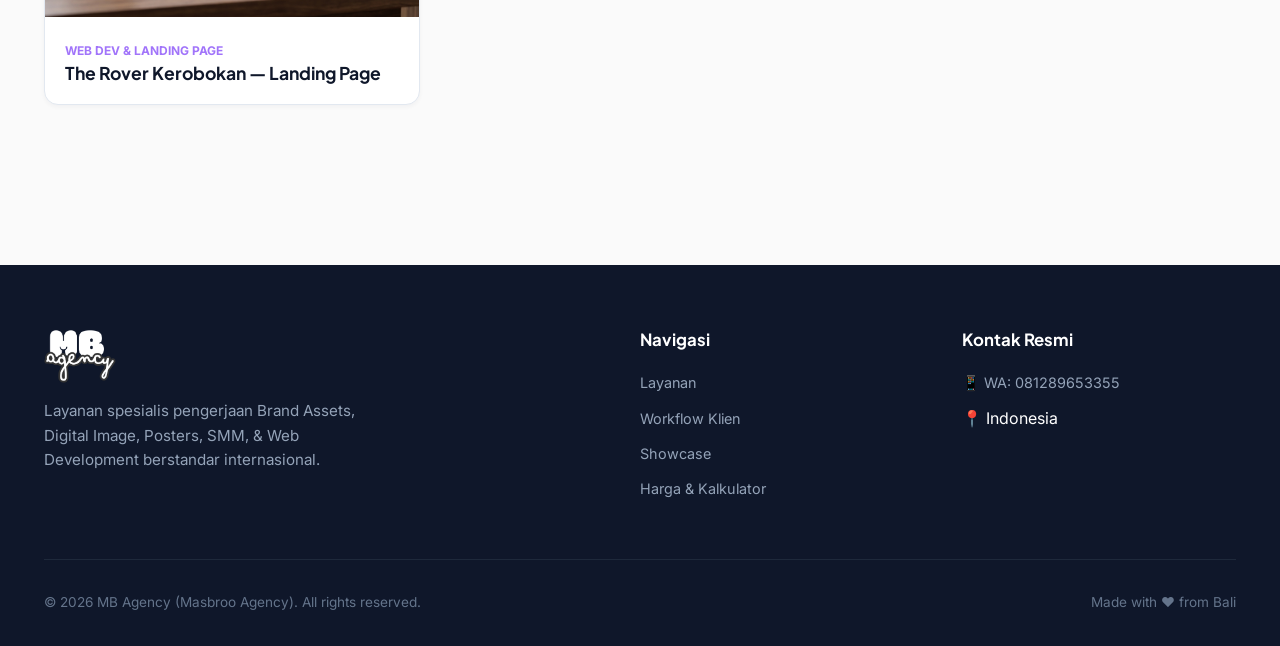
==== commit 4e9f0692: "Fix showcase.html header styling, modal overlay class, and calculator script harmony" ====
--- a/showcase.html
+++ b/showcase.html
@@ -1,255 +1,267 @@
 <!DOCTYPE html>
 <html lang="id">
 <head>
-  <meta charset="utf-8" />
+  <meta charset="UTF-8" />
   <meta name="viewport" content="width=device-width, initial-scale=1.0" />
   <title>Direktori Karya & Portofolio — MB Agency</title>
   <meta name="description" content="Eksplorasi seluruh karya portofolio MB Agency: Social Media Management, Brand Identity, Key Visual Poster, dan Web Development." />
   <link rel="icon" type="image/png" href="assets/images/favicon.png" />
 
   <!-- Google Fonts -->
-  <link rel="preconnect" href="https://fonts.googleapis.com" />
-  <link rel="preconnect" href="https://fonts.gstatic.com" crossorigin />
-  <link href="https://fonts.googleapis.com/css2?family=Inter:wght@400;500;600;700;800&family=Plus+Jakarta+Sans:wght@500;600;700;800&display=swap" rel="stylesheet" />
-
-  <!-- Custom Styling -->
+  <link rel="preconnect" href="https://fonts.googleapis.com">
+  <link rel="preconnect" href="https://fonts.gstatic.com" crossorigin>
+  <link href="https://fonts.googleapis.com/css2?family=Inter:wght@400;500;600;700&family=Plus+Jakarta+Sans:wght@600;700;800&display=swap" rel="stylesheet">
+
+  <!-- Stylesheet -->
   <link rel="stylesheet" href="styles.css" />
+
   <style>
-    /* Showcase Directory Header & Controls */
+    /* Showcase Directory Custom Styles */
     .directory-hero {
-      padding: 8rem 0 3rem;
+      padding: 7rem 0 3rem;
       background: linear-gradient(135deg, rgba(15, 23, 42, 0.95), rgba(30, 27, 75, 0.9)), url('assets/images/hero_banner.jpg') center/cover no-repeat;
       color: #ffffff;
       text-align: center;
     }
-    .directory-hero h1 {
-      font-size: 2.75rem;
+    .directory-hero-title {
+      font-size: 2.5rem;
       font-weight: 800;
-      margin-bottom: 1rem;
-      background: linear-gradient(135deg, #ffffff 0%, #cbd5e1 100%);
-      -webkit-background-clip: text;
-      -webkit-text-fill-color: transparent;
-    }
-    .directory-hero p {
-      font-size: 1.1rem;
-      color: #94a3b8;
+      margin-bottom: 0.75rem;
+      color: #ffffff;
+    }
+    .directory-hero-desc {
+      font-size: 1.05rem;
+      color: #cbd5e1;
       max-width: 680px;
-      margin: 0 auto 2rem;
+      margin: 0 auto;
+    }
+    .directory-content-section {
+      padding: 3rem 0 6rem;
     }
     .directory-nav-bar {
-      display: flex;
-      justify-content: space-between;
-      align-items: center;
       margin-bottom: 2rem;
     }
-    .back-home-btn {
+    .back-home-link {
       display: inline-flex;
       align-items: center;
       gap: 0.5rem;
-      color: var(--accent-purple);
+      color: var(--accent-purple, #7c3aed);
       font-weight: 700;
       text-decoration: none;
       font-size: 0.95rem;
-      transition: color 0.2s ease;
-    }
-    .back-home-btn:hover {
-      color: #6d28d9;
-    }
-    .directory-controls {
+      transition: opacity 0.2s ease;
+    }
+    .back-home-link:hover {
+      opacity: 0.85;
+    }
+    .directory-controls-bar {
       display: flex;
       flex-wrap: wrap;
       justify-content: space-between;
       align-items: center;
-      gap: 1.5rem;
+      gap: 1.25rem;
       margin-bottom: 2.5rem;
-      background: var(--bg-surface);
-      padding: 1.25rem 1.75rem;
-      border-radius: var(--radius-md);
-      box-shadow: var(--shadow-sm);
-      border: 1px solid var(--border-light);
-    }
-    .sort-wrap {
+      background: var(--bg-surface, #ffffff);
+      padding: 1rem 1.5rem;
+      border-radius: 12px;
+      border: 1px solid var(--border-light, #e2e8f0);
+    }
+    .directory-controls-bar .portfolio-filter {
+      margin-bottom: 0;
+      justify-content: flex-start;
+    }
+    .sort-control-group {
       display: flex;
       align-items: center;
       gap: 0.75rem;
     }
-    .sort-label {
+    .sort-control-label {
       font-size: 0.9rem;
       font-weight: 700;
-      color: var(--text-heading);
-    }
-    .sort-select {
-      padding: 0.55rem 1.25rem;
-      font-size: 0.9rem;
+      color: var(--text-heading, #0f172a);
+    }
+    .sort-control-select {
+      padding: 0.5rem 1rem;
+      font-size: 0.88rem;
       font-weight: 600;
-      border-radius: var(--radius-sm);
-      border: 1.5px solid var(--border-light);
-      background-color: var(--bg-main);
-      color: var(--text-body);
+      border-radius: 8px;
+      border: 1px solid var(--border-light, #cbd5e1);
+      background-color: var(--bg-main, #f8fafc);
+      color: var(--text-body, #334155);
       outline: none;
       cursor: pointer;
-      transition: border-color 0.2s ease;
-    }
-    .sort-select:focus {
-      border-color: var(--accent-purple);
-    }
-    .directory-grid-wrap {
-      padding: 3rem 0 6rem;
+    }
+    .sort-control-select:focus {
+      border-color: var(--accent-purple, #7c3aed);
     }
   </style>
 </head>
 <body>
-  <!-- Header / Navigation -->
-  <header class="header" id="header">
-    <div class="container header-container">
-      <a href="/" class="logo">
-        <img src="assets/images/logo.png" alt="MB Agency Logo" class="logo-img" />
+
+  <!-- Header Navigation -->
+  <header class="site-header">
+    <div class="container nav-wrapper">
+      <a href="/" class="brand-logo-link">
+        <img src="assets/images/logo.png" alt="MB Agency Logo Header" class="brand-logo-img" />
       </a>
 
-      <!-- Desktop Nav -->
-      <nav class="nav">
-        <ul class="nav-list" id="navMenu">
-          <li class="nav-item"><a href="/#about" class="nav-link" id="nav-about">Tentang Kami</a></li>
-          <li class="nav-item"><a href="/#services" class="nav-link" id="nav-services">Layanan</a></li>
-          <li class="nav-item"><a href="/showcase" class="nav-link active" id="nav-showcase">Portofolio</a></li>
-          <li class="nav-item"><a href="/#pricing" class="nav-link" id="nav-pricing">Harga & Kalkulator</a></li>
+      <nav>
+        <ul class="nav-menu" id="navMenu">
+          <li><a href="/#layanan" class="nav-link" data-i18n="navLayanan">Layanan</a></li>
+          <li><a href="/#workflow-klien" class="nav-link" data-i18n="navWorkflow">Workflow Klien</a></li>
+          <li><a href="/showcase" class="nav-link active" data-i18n="navShowcase">Showcase</a></li>
+          <li><a href="/#harga" class="nav-link" data-i18n="navHarga">Harga & Kalkulator</a></li>
         </ul>
       </nav>
 
-      <!-- Language Switcher & Action -->
-      <div class="header-actions">
-        <div class="lang-switcher">
-          <button class="lang-btn active" id="langID" data-lang="ID">ID</button>
-          <span class="lang-divider">|</span>
-          <button class="lang-btn" id="langEN" data-lang="EN">EN</button>
-        </div>
-        <a href="/#pricing" class="btn btn-primary nav-cta" id="navCta">Kalkulator Biaya</a>
-        <button class="mobile-toggle" id="mobileToggle" aria-label="Toggle Menu">☰</button>
+      <div class="nav-actions">
+        <button id="langToggle" class="lang-switch-btn" aria-label="Switch Language">🌐 ID</button>
+        <a href="/#harga" class="btn btn-dark">
+          <span data-i18n="btnWA">💬 Pricing Configurator</span>
+        </a>
+        <button class="mobile-toggle" id="mobileToggle" aria-label="Toggle Navigation">☰</button>
       </div>
     </div>
   </header>
 
-  <!-- Showcase Directory Hero -->
-  <section class="directory-hero">
-    <div class="container">
-      <h1 id="dirHeroTitle">Direktori Karya & Portofolio MB Agency</h1>
-      <p id="dirHeroDesc">Eksplorasi seluruh karya desain visual, kampanye sosial media, identitas brand, dan pengembangan web yang telah kami kerjakan.</p>
-    </div>
-  </section>
-
-  <!-- Main Directory Content -->
-  <main class="directory-grid-wrap">
-    <div class="container">
-      <div class="directory-nav-bar">
-        <a href="/" class="back-home-btn" id="backHomeLink">← Kembali ke Beranda Utama</a>
-      </div>
-
-      <!-- Controls: Filter Tabs + Sort Dropdown -->
-      <div class="directory-controls">
-        <div class="filter-tabs" id="directoryFilterTabs">
-          <button class="filter-btn active" data-filter="all" id="tabAll">Semua Karya</button>
-          <button class="filter-btn" data-filter="web" id="tabWeb">Web & Landing Page</button>
-          <button class="filter-btn" data-filter="brand" id="tabBrand">Brand Assets</button>
-          <button class="filter-btn" data-filter="poster" id="tabPoster">Poster & KV</button>
-          <button class="filter-btn" data-filter="smm" id="tabSmm">Social Media SMM</button>
-        </div>
-
-        <div class="sort-wrap">
-          <label for="sortSelect" class="sort-label" id="sortLabel">Urutkan:</label>
-          <select id="sortSelect" class="sort-select">
-            <option value="default" id="optDefault">Urutan Kustom CMS</option>
-            <option value="newest" id="optNewest">Terbaru → Terlama</option>
-            <option value="oldest" id="optOldest">Terlama → Terbaru</option>
-            <option value="title" id="optTitle">Judul (A - Z)</option>
-          </select>
-        </div>
-      </div>
-
-      <!-- Full Portfolio Grid Container -->
-      <div class="portfolio-grid" id="showcaseDirectoryGrid">
-        <!-- Dynamically rendered via script.js -->
-      </div>
-    </div>
+  <main>
+    <!-- Directory Hero Banner -->
+    <section class="directory-hero">
+      <div class="container">
+        <h1 class="directory-hero-title" id="dirHeroTitle">Direktori Karya & Portofolio MB Agency</h1>
+        <p class="directory-hero-desc" id="dirHeroDesc">Eksplorasi seluruh karya desain visual, kampanye sosial media, identitas brand, dan pengembangan web yang telah kami kerjakan.</p>
+      </div>
+    </section>
+
+    <!-- Directory Portfolio Grid Section -->
+    <section class="directory-content-section">
+      <div class="container">
+        <div class="directory-nav-bar">
+          <a href="/" class="back-home-link" id="backHomeLink">← Kembali ke Beranda Utama</a>
+        </div>
+
+        <!-- Controls Bar: Category Filter + Sort Dropdown -->
+        <div class="directory-controls-bar">
+          <div class="portfolio-filter" id="directoryFilterTabs">
+            <button class="filter-btn active" data-filter="all" id="tabAll">Semua Karya</button>
+            <button class="filter-btn" data-filter="web" id="tabWeb">Web & Landing Page</button>
+            <button class="filter-btn" data-filter="brand" id="tabBrand">Brand Assets</button>
+            <button class="filter-btn" data-filter="poster" id="tabPoster">Poster & KV</button>
+            <button class="filter-btn" data-filter="smm" id="tabSmm">Social Media SMM</button>
+          </div>
+
+          <div class="sort-control-group">
+            <label for="sortSelect" class="sort-control-label" id="sortLabel">Urutkan:</label>
+            <select id="sortSelect" class="sort-control-select">
+              <option value="default" id="optDefault">Urutan Kustom CMS</option>
+              <option value="newest" id="optNewest">Terbaru → Terlama</option>
+              <option value="oldest" id="optOldest">Terlama → Terbaru</option>
+              <option value="title" id="optTitle">Judul (A - Z)</option>
+            </select>
+          </div>
+        </div>
+
+        <!-- Showcase Portfolio Grid Container -->
+        <div class="portfolio-grid" id="showcaseDirectoryGrid">
+          <!-- Dynamically rendered by script.js -->
+        </div>
+      </div>
+    </section>
   </main>
 
-  <!-- Showcase Detail Modal -->
-  <div class="showcase-modal" id="showcaseModal">
-    <div class="showcase-modal-overlay" id="showcaseOverlay"></div>
+  <!-- Circular Pulsing WhatsApp Floating Button -->
+  <a href="https://wa.me/6281289653355?text=Halo%20MB%20Agency!%20Saya%20ingin%20konsultasi%20layanan%20visual" target="_blank" rel="noopener noreferrer" class="floating-wa-btn" aria-label="Chat WhatsApp Direct">
+    <svg viewBox="0 0 32 32" xmlns="http://www.w3.org/2000/svg">
+      <path d="M16 2A13.9 13.9 0 0 0 4 23.3L2 30l6.9-1.8A13.9 13.9 0 1 0 16 2zm0 25.4a11.5 11.5 0 0 1-5.9-1.6l-.4-.2-4.4 1.1 1.2-4.3-.3-.4A11.5 11.5 0 1 1 16 27.4zm6.3-8.6c-.3-.2-2-.9-2.3-1.1-.3-.1-.5-.2-.7.2s-.8 1.1-1 1.3-.4.2-.7 0a9.2 9.2 0 0 1-2.7-1.7 10.1 10.1 0 0 1-1.9-2.3c-.2-.3 0-.5.1-.6l.5-.6c.1-.2.2-.3.3-.5.1-.2 0-.4 0-.5s-.7-1.7-1-2.3c-.3-.6-.5-.5-.7-.5h-.6c-.2 0-.6.1-.9.4s-1.2 1.2-1.2 2.9 1.2 3.4 1.4 3.6 2.4 3.7 5.8 5.1c.8.3 1.4.5 1.9.7 1 .3 1.8.3 2.5.2.8-.1 2.3-1 2.6-1.9s.3-1.7.2-1.9c-.1-.1-.3-.2-.6-.3z"/>
+    </svg>
+  </a>
+
+  <!-- Showcase Modal Popup (Identical to index.html modal structure) -->
+  <div class="modal-overlay" id="showcaseModal">
     <div class="showcase-modal-box">
-      <button class="showcase-close" id="showcaseClose" aria-label="Close Modal">✕</button>
-
-      <div class="showcase-modal-grid">
-        <!-- Left: Image Slider -->
-        <div class="showcase-img-container" id="showcaseImgWrap">
-          <button class="carousel-nav-btn prev-btn" id="scPrevBtn" aria-label="Previous Image">‹</button>
-          <img src="" alt="Showcase Preview" id="scMainImg" class="showcase-main-img" />
-          <button class="carousel-nav-btn next-btn" id="scNextBtn" aria-label="Next Image">›</button>
-          <div class="carousel-counter" id="scCounter">1 / 1</div>
-        </div>
-
-        <!-- Right: Project Meta Details -->
-        <div class="showcase-details">
-          <span class="showcase-tag" id="scCategoryTag">CATEGORY</span>
-          <h3 class="showcase-modal-title" id="scTitle">Project Title</h3>
-          
-          <div class="showcase-description" id="scDescription">
-            Description content...
-          </div>
-
+      <button class="modal-close" id="showcaseClose" aria-label="Close Modal">&times;</button>
+      
+      <!-- Left Column: Image & Carousel Controls -->
+      <div class="showcase-modal-left">
+        <div class="showcase-img-container">
+          <button class="carousel-nav-btn prev-btn" id="scPrevBtn" aria-label="Previous Slide">‹</button>
+          <img id="scMainImg" src="" alt="Showcase Preview" class="showcase-main-img" />
+          <button class="carousel-nav-btn next-btn" id="scNextBtn" aria-label="Next Slide">›</button>
+        </div>
+        <div class="showcase-carousel-dots" id="scDotsContainer"></div>
+      </div>
+
+      <!-- Right Column: Details & Metrics -->
+      <div class="showcase-modal-right">
+        <div>
+          <div class="showcase-tag-row">
+            <span class="showcase-badge" id="scBadge">Desain Konten Sosial Media</span>
+            <span class="showcase-year" id="scYear">2026</span>
+          </div>
+
+          <h3 class="showcase-title" id="scTitle">Title</h3>
+          <p class="showcase-desc" id="scDesc">Description</p>
+        </div>
+
+        <div>
           <div class="showcase-metrics-grid">
-            <div class="showcase-metric-card">
-              <span class="metric-value" id="scMetric1Val">0</span>
-              <span class="metric-label" id="scMetric1Lbl">Metric 1</span>
+            <div>
+              <div class="metric-val" id="scVal1">0</div>
+              <div class="metric-lbl" id="scLbl1">Metric 1</div>
             </div>
-            <div class="showcase-metric-card">
-              <span class="metric-value" id="scMetric2Val">0</span>
-              <span class="metric-label" id="scMetric2Lbl">Metric 2</span>
+            <div>
+              <div class="metric-val" id="scVal2">0</div>
+              <div class="metric-lbl" id="scLbl2">Metric 2</div>
             </div>
           </div>
 
-          <a href="#" target="_blank" rel="noopener noreferrer" class="btn btn-primary showcase-wa-btn" id="scWaBtn">
-            <span id="scWaText">Diskusi Proyek Serupa via WA</span> 💬
-          </a>
+          <button id="scWaBtn" class="btn btn-dark" style="width: 100%; font-size: 0.95rem; padding: 0.85rem;" data-i18n="scWaBtnText">
+            <span>💬 Pesan Desain Serupa via WA</span>
+            <span>→</span>
+          </button>
         </div>
       </div>
     </div>
   </div>
 
   <!-- Footer -->
-  <footer class="footer">
-    <div class="container footer-container">
-      <div class="footer-brand">
-        <a href="/" class="logo">
-          <img src="assets/images/logo_white.png" alt="MB Agency Logo" class="logo-img" />
-        </a>
-        <p id="footer-tagline">Masbroo Agency — Mitra Strategis Visual & Konten Digital Anda. Bagian dari Masbroo Studio.</p>
-      </div>
-
-      <div class="footer-links">
-        <h4 id="footer-nav-title">Navigasi</h4>
-        <ul>
-          <li><a href="/#about">Tentang Kami</a></li>
-          <li><a href="/#services">Layanan</a></li>
-          <li><a href="/showcase">Portofolio</a></li>
-          <li><a href="/#pricing">Kalkulator Biaya</a></li>
-        </ul>
-      </div>
-
-      <div class="footer-contact">
-        <h4 id="footer-contact-title">Hubungi Kami</h4>
-        <p>WhatsApp: <a href="https://wa.me/6281289653355" target="_blank" rel="noopener noreferrer" style="color: #cbd5e1; font-weight: 600;">+62 812-8965-3355</a></p>
-        <p>Email: <a href="mailto:hello@mbagency.web.id" style="color: #cbd5e1;">hello@mbagency.web.id</a></p>
-      </div>
-    </div>
-
-    <div class="footer-bottom">
-      <div class="container">
-        <p>© 2026 MB Agency (Masbroo Agency). All Rights Reserved.</p>
+  <footer class="site-footer">
+    <div class="container">
+      <div class="footer-grid">
+        <div class="footer-brand">
+          <img src="assets/images/logo_white.png" alt="MB Agency Logo White Background" style="height: 54px; width: auto; border-radius: 6px;" />
+          <p data-i18n="footerBrandDesc">
+            Layanan spesialis pengerjaan Brand Assets, Digital Image, Posters, SMM, & Web Development berstandar internasional.
+          </p>
+        </div>
+
+        <div>
+          <h4 class="footer-title" data-i18n="footerTitleNav">Navigasi</h4>
+          <ul class="footer-links">
+            <li><a href="/#layanan" data-i18n="navLayanan">Layanan</a></li>
+            <li><a href="/#workflow-klien" data-i18n="navWorkflow">Workflow Klien</a></li>
+            <li><a href="/showcase" data-i18n="navShowcase">Showcase</a></li>
+            <li><a href="/#harga" data-i18n="navHarga">Harga & Kalkulator</a></li>
+          </ul>
+        </div>
+
+        <div>
+          <h4 class="footer-title" data-i18n="footerTitleContact">Kontak Resmi</h4>
+          <ul class="footer-links">
+            <li><a href="https://wa.me/6281289653355" target="_blank" rel="noopener noreferrer">📱 WA: 081289653355</a></li>
+            <li><span>📍 Indonesia</span></li>
+          </ul>
+        </div>
+      </div>
+
+      <div class="footer-bottom">
+        <span>&copy; 2026 MB Agency (Masbroo Agency). All rights reserved.</span>
+        <span>Made with ❤️ from Bali</span>
       </div>
     </div>
   </footer>
 
-  <!-- Main Script -->
+  <!-- JavaScript Engine -->
   <script src="script.js"></script>
 </body>
 </html>
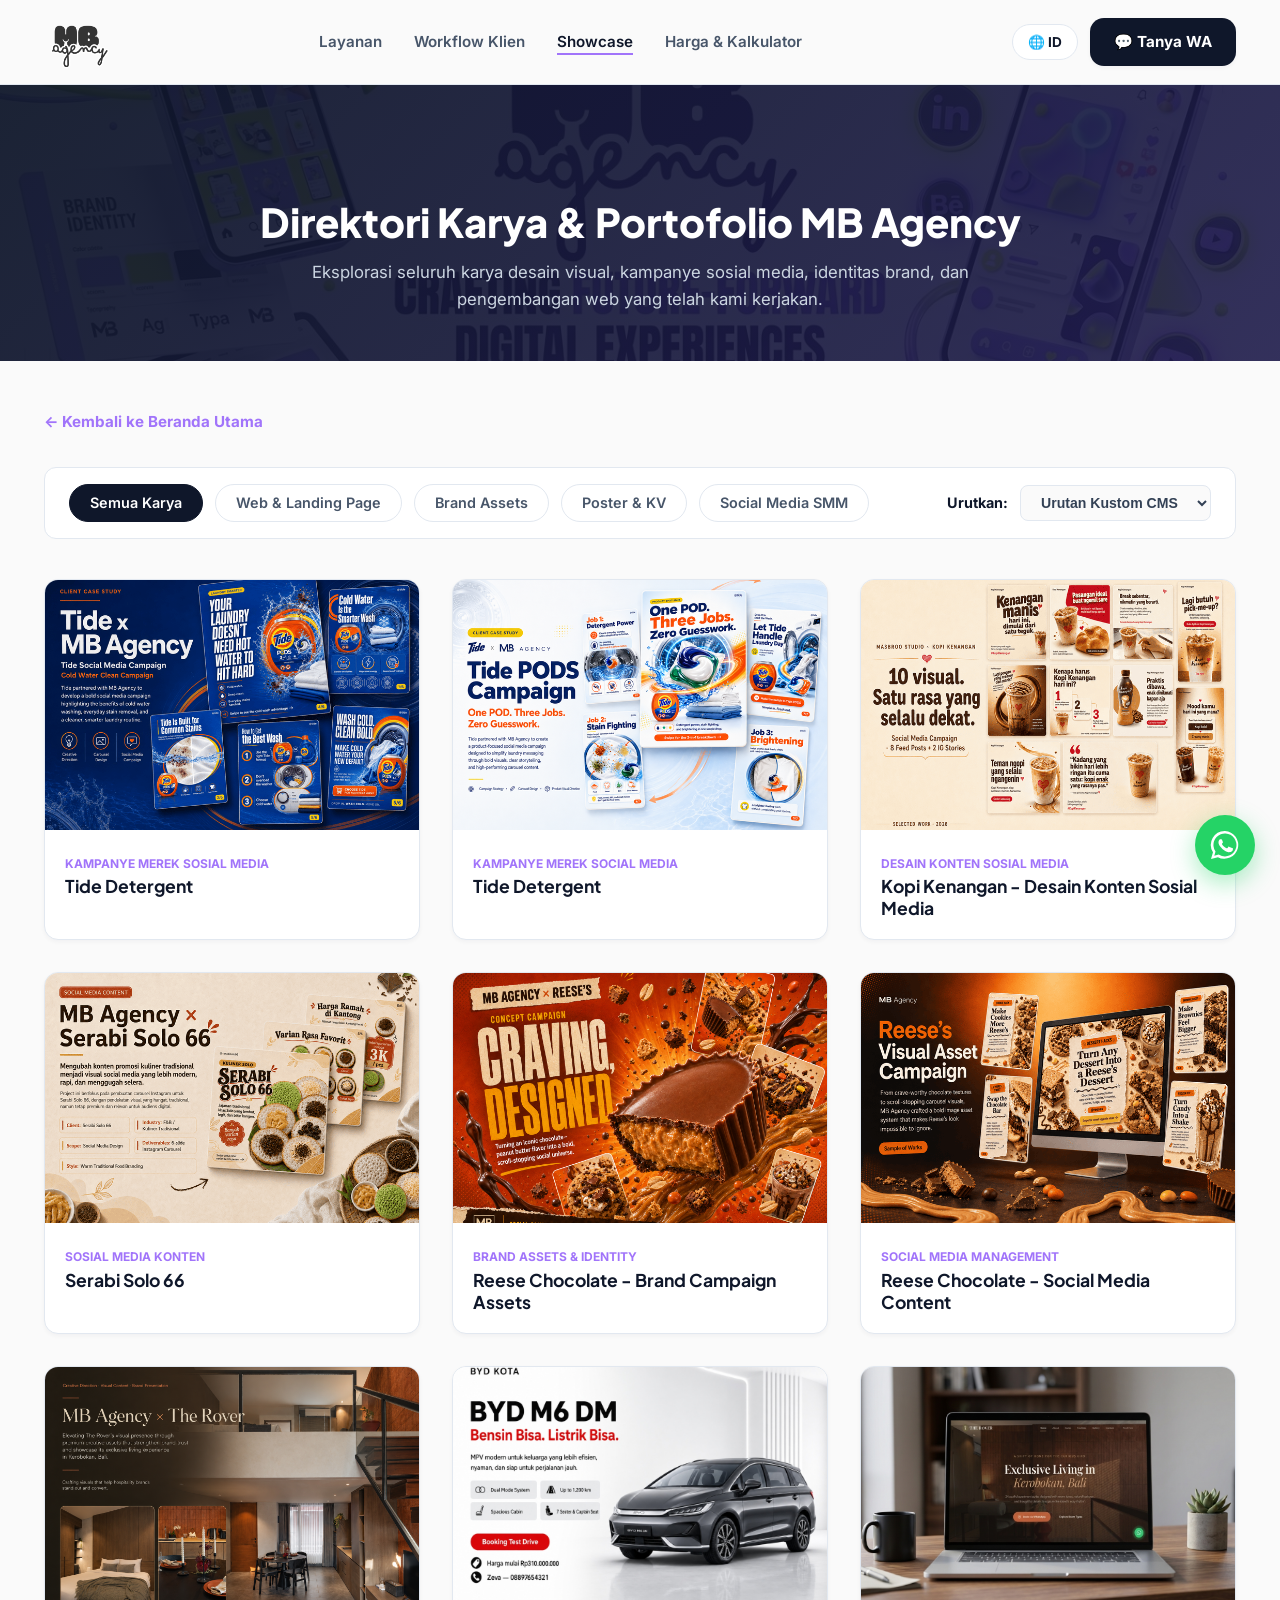
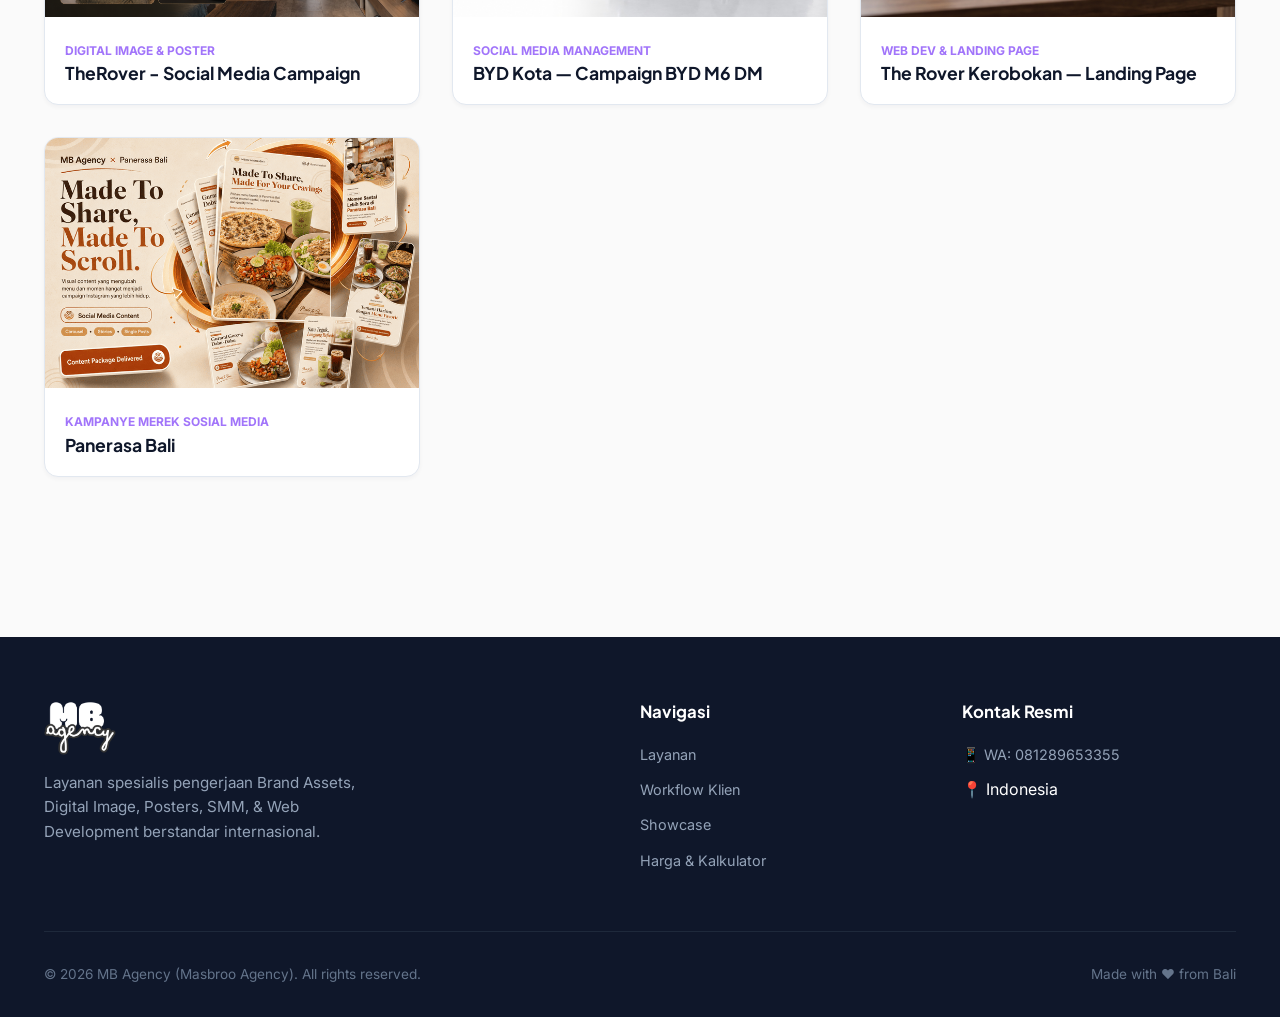
==== commit 420ea839: "Fix mobile header text bug on showcase.html, update view all button to sleek dark button, and add ca" ====
--- a/showcase.html
+++ b/showcase.html
@@ -116,8 +116,8 @@
 
       <div class="nav-actions">
         <button id="langToggle" class="lang-switch-btn" aria-label="Switch Language">🌐 ID</button>
-        <a href="/#harga" class="btn btn-dark">
-          <span data-i18n="btnWA">💬 Pricing Configurator</span>
+        <a href="https://wa.me/6281289653355?text=Halo%20MB%20Agency!%20Saya%20ingin%20konsultasi%20layanan%20visual" target="_blank" rel="noopener noreferrer" class="btn btn-dark">
+          <span data-i18n="btnWA">💬 Tanya WA</span>
         </a>
         <button class="mobile-toggle" id="mobileToggle" aria-label="Toggle Navigation">☰</button>
       </div>
--- a/styles.css
+++ b/styles.css
@@ -316,22 +316,17 @@
 
 .hero-visual {
   position: relative;
-}
-
-.hero-card-stack {
-  position: relative;
+  display: flex;
+  justify-content: center;
+  align-items: center;
+}
+
+.hero-clean-img {
   width: 100%;
-  border-radius: var(--radius-lg);
-  background-color: var(--bg-surface);
-  box-shadow: var(--shadow-lg);
-  padding: 1.25rem;
-  border: 1px solid var(--border-light);
-}
-
-.hero-card-img {
-  width: 100%;
-  border-radius: var(--radius-md);
-  object-fit: cover;
+  height: auto;
+  display: block;
+  object-fit: contain;
+  filter: drop-shadow(0 20px 35px rgba(15, 23, 42, 0.08));
 }
 
 .floating-badge {
@@ -595,6 +590,53 @@
   display: grid;
   grid-template-columns: repeat(3, 1fr);
   gap: 2rem;
+}
+
+/* Centered Sleek Dark Button for Showcase Directory */
+.portfolio-view-all-wrap {
+  display: flex;
+  justify-content: center;
+  align-items: center;
+  margin-top: 3.5rem;
+  width: 100%;
+}
+
+.btn-dark-showcase {
+  display: inline-flex;
+  align-items: center;
+  justify-content: center;
+  gap: 0.75rem;
+  padding: 0.95rem 2.25rem;
+  font-family: 'Plus Jakarta Sans', var(--font-main);
+  font-size: 1rem;
+  font-weight: 700;
+  color: #ffffff;
+  background-color: var(--btn-dark-bg, #0f172a);
+  border: 1px solid var(--btn-dark-bg, #0f172a);
+  border-radius: var(--radius-full, 9999px);
+  box-shadow: 0 10px 25px -5px rgba(15, 23, 42, 0.25);
+  text-decoration: none;
+  cursor: pointer;
+  transition: all 0.3s cubic-bezier(0.16, 1, 0.3, 1);
+  position: relative;
+}
+
+.btn-dark-showcase:hover {
+  background-color: #1e293b;
+  border-color: #1e293b;
+  color: #ffffff;
+  transform: translateY(-3px);
+  box-shadow: 0 15px 30px -5px rgba(15, 23, 42, 0.35);
+}
+
+.btn-dark-showcase .btn-arrow-icon {
+  font-size: 1.15rem;
+  font-weight: 700;
+  transition: transform 0.3s cubic-bezier(0.16, 1, 0.3, 1);
+}
+
+.btn-dark-showcase:hover .btn-arrow-icon {
+  transform: translateX(4px) translateY(-2px);
 }
 
 .portfolio-item {
